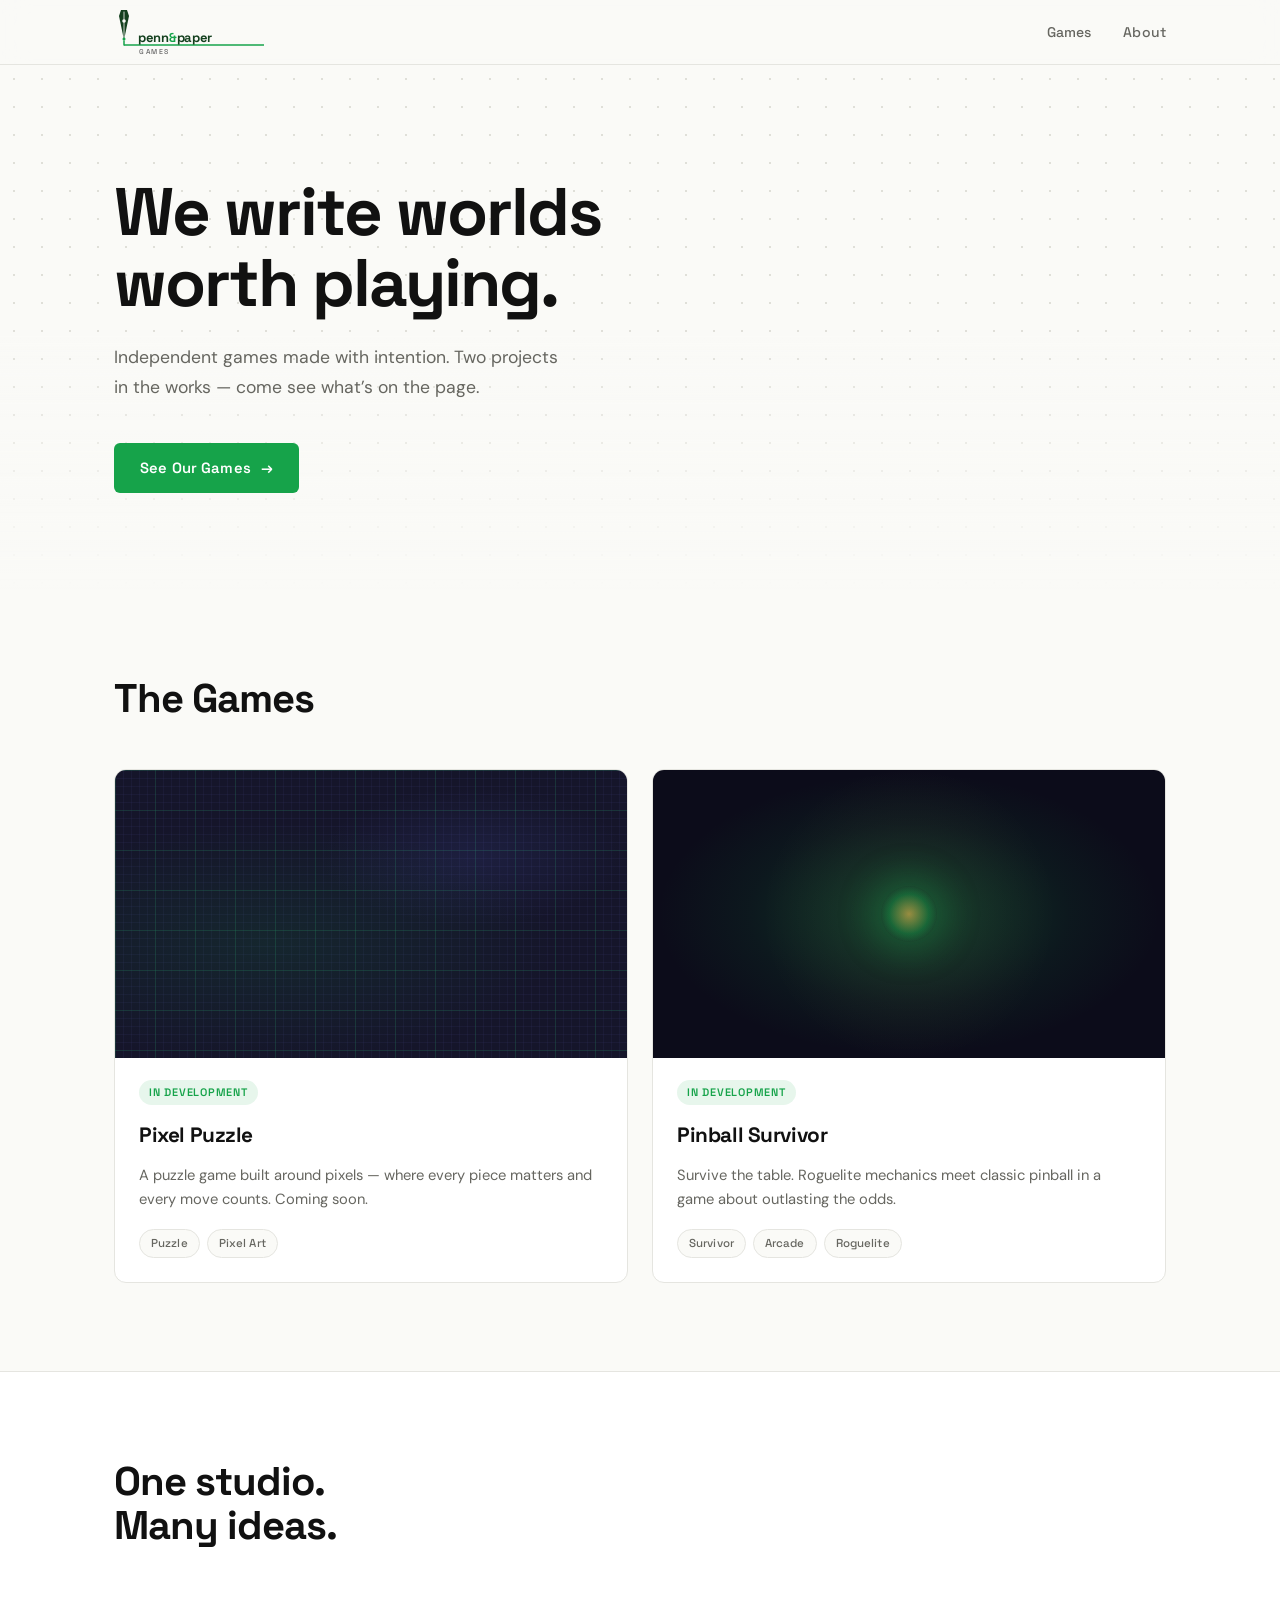
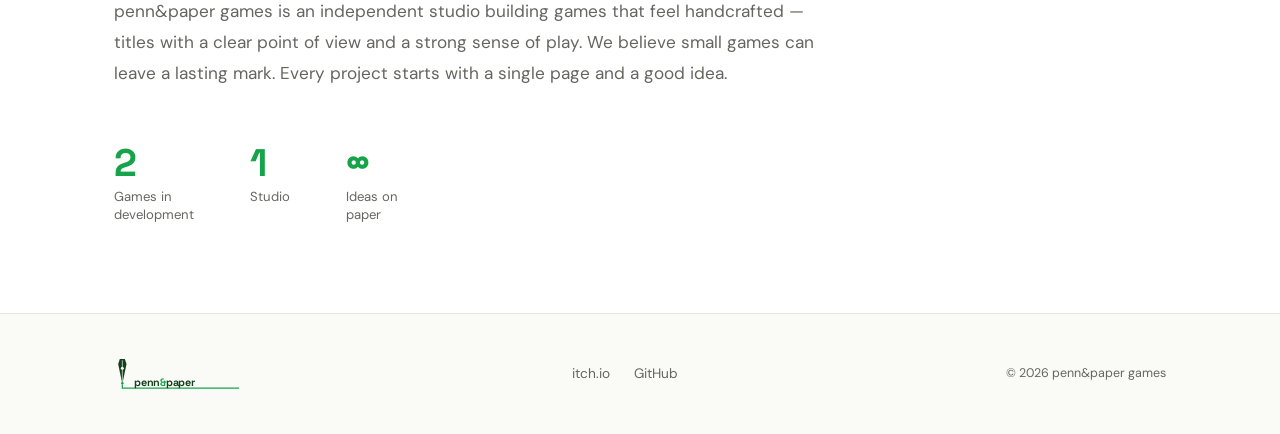
==== index.html @ ff4af595 "Initial site — penn&paper games portfolio Full single-page site with nib SVG logo, games showcase, a" ====
<!DOCTYPE html>
<html lang="en">
<head>
  <meta charset="UTF-8" />
  <meta name="viewport" content="width=device-width, initial-scale=1.0" />
  <title>penn&amp;paper games</title>
  <meta name="description" content="Independent games made with intention. penn&amp;paper games is a solo indie studio." />
  <meta name="theme-color" content="#FAFAF7" />

  <!-- Open Graph -->
  <meta property="og:title" content="penn&amp;paper games" />
  <meta property="og:description" content="We write worlds worth playing." />
  <meta property="og:type" content="website" />
  <meta property="og:url" content="https://penn-paper.com" />

  <!-- Favicon -->
  <link rel="icon" type="image/svg+xml" href="assets/favicon.svg" />

  <!-- Fonts -->
  <link rel="preconnect" href="https://fonts.googleapis.com" />
  <link rel="preconnect" href="https://fonts.gstatic.com" crossorigin />
  <link
    href="https://fonts.googleapis.com/css2?family=Space+Grotesk:wght@400;500;700&family=DM+Sans:ital,opsz,wght@0,9..40,400;0,9..40,500;1,9..40,400&family=Space+Mono&display=swap"
    rel="stylesheet"
  />

  <!-- Styles -->
  <link rel="stylesheet" href="css/style.css" />
</head>
<body>

  <!-- ========== HEADER ========== -->
  <header class="header" id="top">
    <div class="container header__inner">

      <a href="#top" class="logo" aria-label="penn&amp;paper games — home">
        <svg xmlns="http://www.w3.org/2000/svg" viewBox="0 0 156 48" width="156" height="48" aria-hidden="true" focusable="false">
          <path d="M 5,8 L 7,2 L 13,2 L 15,8 L 10,32 Z" fill="#14401E"/>
          <line x1="10" y1="4" x2="10" y2="29" stroke="#FAFAF7" stroke-width="0.8" stroke-linecap="round"/>
          <circle cx="10" cy="13" r="1.8" fill="#FAFAF7"/>
          <circle cx="10" cy="31" r="1.5" fill="#16A34A"/>
          <line x1="10" y1="33" x2="10" y2="37" stroke="#16A34A" stroke-width="1.5" stroke-linecap="round"/>
          <line x1="10" y1="37" x2="150" y2="37" stroke="#16A34A" stroke-width="1.5"/>
          <text y="34" font-family="Space Grotesk, sans-serif" font-weight="700" font-size="13" fill="#14401E" letter-spacing="-0.3">
            <tspan x="24">penn</tspan><tspan fill="#16A34A">&amp;</tspan><tspan fill="#14401E">paper</tspan>
          </text>
          <text x="25" y="46" font-family="Space Grotesk, sans-serif" font-weight="500" font-size="7" fill="#666666" letter-spacing="1.5">GAMES</text>
        </svg>
      </a>

      <nav class="nav" aria-label="Main navigation">
        <a href="#games" class="nav__link">Games</a>
        <a href="#about" class="nav__link">About</a>
      </nav>

    </div>
  </header>


  <!-- ========== HERO ========== -->
  <section class="hero" aria-labelledby="hero-headline">
    <div class="hero__dots" aria-hidden="true"></div>

    <div class="container hero__inner">
      <div class="hero__content fade-in">
        <h1 class="hero__headline" id="hero-headline">
          We write worlds<br />worth playing.
        </h1>
        <p class="hero__sub">
          Independent games made with intention. Two projects in the
          works&nbsp;&mdash; come see what&rsquo;s on the page.
        </p>
        <a href="#games" class="btn">
          See Our Games
          <span class="btn__arrow" aria-hidden="true">&#8594;</span>
        </a>
      </div>
    </div>
  </section>


  <!-- ========== GAMES SHOWCASE ========== -->
  <section class="games section" id="games" aria-labelledby="games-heading">
    <div class="container">

      <h2 class="section__title fade-in" id="games-heading">The Games</h2>

      <div class="games__grid">

        <!-- Card: Pixel Puzzle -->
        <article class="game-card fade-in" aria-label="Pixel Puzzle — game in development">
          <div class="game-card__art game-card__art--pixel" role="img" aria-label="Pixel Puzzle placeholder artwork"></div>
          <div class="game-card__body">
            <div class="game-card__meta">
              <span class="badge">In Development</span>
            </div>
            <h3 class="game-card__title">Pixel Puzzle</h3>
            <p class="game-card__desc">
              A puzzle game built around pixels&nbsp;&mdash; where every piece
              matters and every move counts. Coming soon.
            </p>
            <div class="tags">
              <span class="tag">Puzzle</span>
              <span class="tag">Pixel Art</span>
            </div>
          </div>
        </article>

        <!-- Card: Pinball Survivor -->
        <article class="game-card fade-in" aria-label="Pinball Survivor — game in development">
          <div class="game-card__art game-card__art--pinball" role="img" aria-label="Pinball Survivor placeholder artwork"></div>
          <div class="game-card__body">
            <div class="game-card__meta">
              <span class="badge">In Development</span>
            </div>
            <h3 class="game-card__title">Pinball Survivor</h3>
            <p class="game-card__desc">
              Survive the table. Roguelite mechanics meet classic pinball in a
              game about outlasting the odds.
            </p>
            <div class="tags">
              <span class="tag">Survivor</span>
              <span class="tag">Arcade</span>
              <span class="tag">Roguelite</span>
            </div>
          </div>
        </article>

      </div>
    </div>
  </section>


  <!-- ========== ABOUT ========== -->
  <section class="about section" id="about" aria-labelledby="about-heading">
    <div class="container">
      <div class="about__inner fade-in">

        <h2 class="section__title" id="about-heading">
          One studio.<br />Many ideas.
        </h2>

        <p class="about__body">
          penn&amp;paper games is an independent studio building games that
          feel handcrafted&nbsp;&mdash; titles with a clear point of view and a
          strong sense of play. We believe small games can leave a lasting mark.
          Every project starts with a single page and a good idea.
        </p>

        <div class="stats" role="list" aria-label="Studio facts">
          <div class="stat" role="listitem">
            <span class="stat__num">2</span>
            <span class="stat__label">Games in<br />development</span>
          </div>
          <div class="stat" role="listitem">
            <span class="stat__num">1</span>
            <span class="stat__label">Studio</span>
          </div>
          <div class="stat" role="listitem">
            <span class="stat__num">&#8734;</span>
            <span class="stat__label">Ideas on<br />paper</span>
          </div>
        </div>

      </div>
    </div>
  </section>


  <!-- ========== FOOTER ========== -->
  <footer class="footer" aria-label="Site footer">
    <div class="container footer__inner">

      <a href="#top" class="logo" aria-label="penn&amp;paper games — back to top">
        <svg xmlns="http://www.w3.org/2000/svg" viewBox="0 0 156 40" width="130" height="40" aria-hidden="true" focusable="false">
          <path d="M 5,8 L 7,2 L 13,2 L 15,8 L 10,32 Z" fill="#14401E"/>
          <line x1="10" y1="4" x2="10" y2="29" stroke="#FAFAF7" stroke-width="0.8" stroke-linecap="round"/>
          <circle cx="10" cy="13" r="1.8" fill="#FAFAF7"/>
          <circle cx="10" cy="31" r="1.5" fill="#16A34A"/>
          <line x1="10" y1="33" x2="10" y2="37" stroke="#16A34A" stroke-width="1.5" stroke-linecap="round"/>
          <line x1="10" y1="37" x2="150" y2="37" stroke="#16A34A" stroke-width="1.5"/>
          <text y="34" font-family="Space Grotesk, sans-serif" font-weight="700" font-size="13" fill="#14401E" letter-spacing="-0.3">
            <tspan x="24">penn</tspan><tspan fill="#16A34A">&amp;</tspan><tspan fill="#14401E">paper</tspan>
          </text>
        </svg>
      </a>

      <nav class="footer__links" aria-label="External links">
        <a href="#" class="footer__link" aria-label="penn&amp;paper games on itch.io (coming soon)">itch.io</a>
        <a href="#" class="footer__link" aria-label="penn&amp;paper games on GitHub (coming soon)">GitHub</a>
      </nav>

      <p class="footer__copy">&copy; 2026 penn&amp;paper games</p>

    </div>
  </footer>


  <script src="js/main.js"></script>
</body>
</html>
---- css/style.css ----
/* ==========================================
   DESIGN TOKENS
   ========================================== */
:root {
  --bg:             #FAFAF7;
  --surface:        #FFFFFF;
  --text-primary:   #111111;
  --text-secondary: #666660;
  --accent:         #16A34A;
  --accent-dark:    #14401E;
  --border:         #E5E5E0;

  --font-display: 'Space Grotesk', sans-serif;
  --font-body:    'DM Sans', sans-serif;
  --font-mono:    'Space Mono', monospace;

  --radius:     12px;
  --radius-sm:   6px;
  --max-width: 1100px;
  --section-pad: 88px;
}

/* ==========================================
   RESET & BASE
   ========================================== */
*, *::before, *::after {
  box-sizing: border-box;
  margin: 0;
  padding: 0;
}

html {
  scroll-behavior: smooth;
  font-size: 16px;
}

body {
  background: var(--bg);
  color: var(--text-primary);
  font-family: var(--font-body);
  line-height: 1.6;
  -webkit-font-smoothing: antialiased;
  -moz-osx-font-smoothing: grayscale;
}

a {
  color: inherit;
  text-decoration: none;
}

img {
  display: block;
  max-width: 100%;
}

/* ==========================================
   LAYOUT
   ========================================== */
.container {
  max-width: var(--max-width);
  margin: 0 auto;
  padding: 0 24px;
}

.section {
  padding: var(--section-pad) 0;
}

/* ==========================================
   HEADER
   ========================================== */
.header {
  position: sticky;
  top: 0;
  z-index: 100;
  background: rgba(250, 250, 247, 0.85);
  backdrop-filter: blur(14px);
  -webkit-backdrop-filter: blur(14px);
  border-bottom: 1px solid var(--border);
}

.header__inner {
  display: flex;
  align-items: center;
  justify-content: space-between;
  height: 64px;
}

/* ==========================================
   LOGO
   ========================================== */
.logo {
  display: inline-flex;
  align-items: center;
  transition: opacity 0.2s;
}

.logo:hover {
  opacity: 0.75;
}

.logo svg {
  display: block;
}

/* ==========================================
   NAV
   ========================================== */
.nav {
  display: flex;
  align-items: center;
  gap: 32px;
}

.nav__link {
  font-family: var(--font-display);
  font-weight: 500;
  font-size: 0.875rem;
  color: var(--text-secondary);
  letter-spacing: 0.01em;
  transition: color 0.18s;
}

.nav__link:hover {
  color: var(--text-primary);
}

/* ==========================================
   HERO
   ========================================== */
.hero {
  position: relative;
  padding: 112px 0 96px;
  overflow: hidden;
}

.hero__dots {
  position: absolute;
  inset: 0;
  background-image: radial-gradient(circle, #cac9c0 1px, transparent 1px);
  background-size: 28px 28px;
  opacity: 0.55;
  pointer-events: none;
  z-index: 0;
}

/* Fade dots toward bottom */
.hero__dots::after {
  content: '';
  position: absolute;
  inset: 0;
  background: linear-gradient(to bottom, transparent 50%, var(--bg) 100%);
}

.hero__inner {
  position: relative;
  z-index: 1;
}

.hero__content {
  max-width: 660px;
}

.hero__headline {
  font-family: var(--font-display);
  font-weight: 700;
  font-size: clamp(2.6rem, 5.5vw, 4.2rem);
  line-height: 1.06;
  letter-spacing: -0.03em;
  margin-bottom: 24px;
}

.hero__sub {
  font-size: 1.1rem;
  color: var(--text-secondary);
  line-height: 1.7;
  margin-bottom: 40px;
  max-width: 460px;
}

/* ==========================================
   BUTTON
   ========================================== */
.btn {
  display: inline-flex;
  align-items: center;
  gap: 10px;
  background: var(--accent);
  color: #fff;
  font-family: var(--font-display);
  font-weight: 600;
  font-size: 0.925rem;
  padding: 13px 26px;
  border-radius: var(--radius-sm);
  letter-spacing: 0.01em;
  transition: background 0.18s, transform 0.15s;
  white-space: nowrap;
}

.btn:hover {
  background: var(--accent-dark);
  transform: translateY(-1px);
}

.btn__arrow {
  display: inline-block;
  transition: transform 0.18s;
}

.btn:hover .btn__arrow {
  transform: translateX(3px);
}

/* ==========================================
   SECTION HEADING
   ========================================== */
.section__title {
  font-family: var(--font-display);
  font-weight: 700;
  font-size: clamp(1.8rem, 3.5vw, 2.5rem);
  line-height: 1.1;
  letter-spacing: -0.025em;
  margin-bottom: 48px;
}

/* ==========================================
   GAMES SECTION
   ========================================== */
.games {
  background: var(--bg);
}

.games__grid {
  display: grid;
  grid-template-columns: repeat(2, 1fr);
  gap: 24px;
}

@media (max-width: 680px) {
  .games__grid {
    grid-template-columns: 1fr;
  }
}

/* ==========================================
   GAME CARD
   ========================================== */
.game-card {
  background: var(--surface);
  border: 1px solid var(--border);
  border-radius: var(--radius);
  overflow: hidden;
  transition: transform 0.22s ease, box-shadow 0.22s ease;
}

.game-card:hover {
  transform: translateY(-5px);
  box-shadow: 0 16px 40px rgba(0, 0, 0, 0.07);
}

/* ---- Placeholder art ---- */
.game-card__art {
  width: 100%;
  aspect-ratio: 16 / 9;
  position: relative;
  overflow: hidden;
}

/* Pixel Puzzle: dark grid with subtle green lines */
.game-card__art--pixel {
  background-color: #15152a;
  background-image:
    linear-gradient(rgba(22, 163, 74, 0.18) 1px, transparent 1px),
    linear-gradient(90deg, rgba(22, 163, 74, 0.18) 1px, transparent 1px),
    linear-gradient(rgba(100, 100, 180, 0.08) 1px, transparent 1px),
    linear-gradient(90deg, rgba(100, 100, 180, 0.08) 1px, transparent 1px);
  background-size: 40px 40px, 40px 40px, 8px 8px, 8px 8px;
}

/* Small highlight squares scattered in the pixel grid */
.game-card__art--pixel::before {
  content: '';
  position: absolute;
  inset: 0;
  background-image:
    radial-gradient(ellipse 80% 60% at 30% 60%, rgba(22, 163, 74, 0.12) 0%, transparent 70%),
    radial-gradient(ellipse 50% 40% at 70% 30%, rgba(100, 120, 255, 0.1) 0%, transparent 60%);
}

/* Pinball Survivor: dark with glowing orb */
.game-card__art--pinball {
  background-color: #0c0c1a;
  background-image:
    radial-gradient(ellipse 70% 70% at 50% 50%, rgba(22, 163, 74, 0.3) 0%, rgba(22, 163, 74, 0.08) 45%, transparent 70%),
    radial-gradient(circle at 50% 50%, rgba(255, 210, 120, 0.08) 0%, transparent 50%);
}

.game-card__art--pinball::before {
  content: '';
  position: absolute;
  left: 50%;
  top: 50%;
  transform: translate(-50%, -50%);
  width: 56px;
  height: 56px;
  border-radius: 50%;
  background: radial-gradient(circle, rgba(255, 200, 80, 0.55) 0%, rgba(22, 163, 74, 0.4) 50%, transparent 80%);
  box-shadow: 0 0 32px 12px rgba(22, 163, 74, 0.25);
}

/* ---- Card body ---- */
.game-card__body {
  padding: 22px 24px 24px;
}

.game-card__meta {
  display: flex;
  align-items: center;
  gap: 10px;
  margin-bottom: 14px;
}

.game-card__title {
  font-family: var(--font-display);
  font-weight: 700;
  font-size: 1.3rem;
  letter-spacing: -0.02em;
  margin-bottom: 10px;
}

.game-card__desc {
  font-size: 0.92rem;
  color: var(--text-secondary);
  line-height: 1.65;
  margin-bottom: 18px;
}

/* ==========================================
   BADGE
   ========================================== */
.badge {
  display: inline-block;
  font-family: var(--font-display);
  font-size: 0.68rem;
  font-weight: 600;
  letter-spacing: 0.07em;
  text-transform: uppercase;
  color: var(--accent);
  background: rgba(22, 163, 74, 0.1);
  padding: 4px 10px;
  border-radius: 100px;
}

/* ==========================================
   TAGS
   ========================================== */
.tags {
  display: flex;
  flex-wrap: wrap;
  gap: 7px;
}

.tag {
  font-family: var(--font-display);
  font-size: 0.72rem;
  font-weight: 500;
  color: var(--text-secondary);
  background: var(--bg);
  border: 1px solid var(--border);
  padding: 4px 11px;
  border-radius: 100px;
  letter-spacing: 0.01em;
}

/* ==========================================
   ABOUT SECTION
   ========================================== */
.about {
  background: var(--surface);
  border-top: 1px solid var(--border);
  border-bottom: 1px solid var(--border);
}

.about__inner {
  max-width: 700px;
}

.about__body {
  font-size: 1.075rem;
  color: var(--text-secondary);
  line-height: 1.8;
  margin-bottom: 56px;
}

/* ==========================================
   STATS STRIP
   ========================================== */
.stats {
  display: flex;
  gap: 56px;
}

@media (max-width: 480px) {
  .stats {
    gap: 36px;
  }
}

.stat__num {
  display: block;
  font-family: var(--font-display);
  font-weight: 700;
  font-size: 2.4rem;
  letter-spacing: -0.04em;
  color: var(--accent);
  line-height: 1;
  margin-bottom: 5px;
}

.stat__label {
  display: block;
  font-size: 0.82rem;
  color: var(--text-secondary);
  line-height: 1.4;
}

/* ==========================================
   FOOTER
   ========================================== */
.footer {
  padding: 40px 0;
}

.footer__inner {
  display: flex;
  align-items: center;
  justify-content: space-between;
  flex-wrap: wrap;
  gap: 16px;
}

.footer__links {
  display: flex;
  gap: 24px;
}

.footer__link {
  font-size: 0.855rem;
  color: var(--text-secondary);
  transition: color 0.18s;
}

.footer__link:hover {
  color: var(--text-primary);
}

.footer__copy {
  font-size: 0.78rem;
  color: var(--text-secondary);
}

/* ==========================================
   SCROLL FADE-IN
   ========================================== */
.fade-in {
  opacity: 0;
  transform: translateY(22px);
  transition: opacity 0.55s ease, transform 0.55s ease;
}

.fade-in.visible {
  opacity: 1;
  transform: translateY(0);
}

/* ==========================================
   RESPONSIVE TWEAKS
   ========================================== */
@media (max-width: 480px) {
  .hero {
    padding: 80px 0 72px;
  }

  .footer__inner {
    flex-direction: column;
    align-items: flex-start;
  }
}
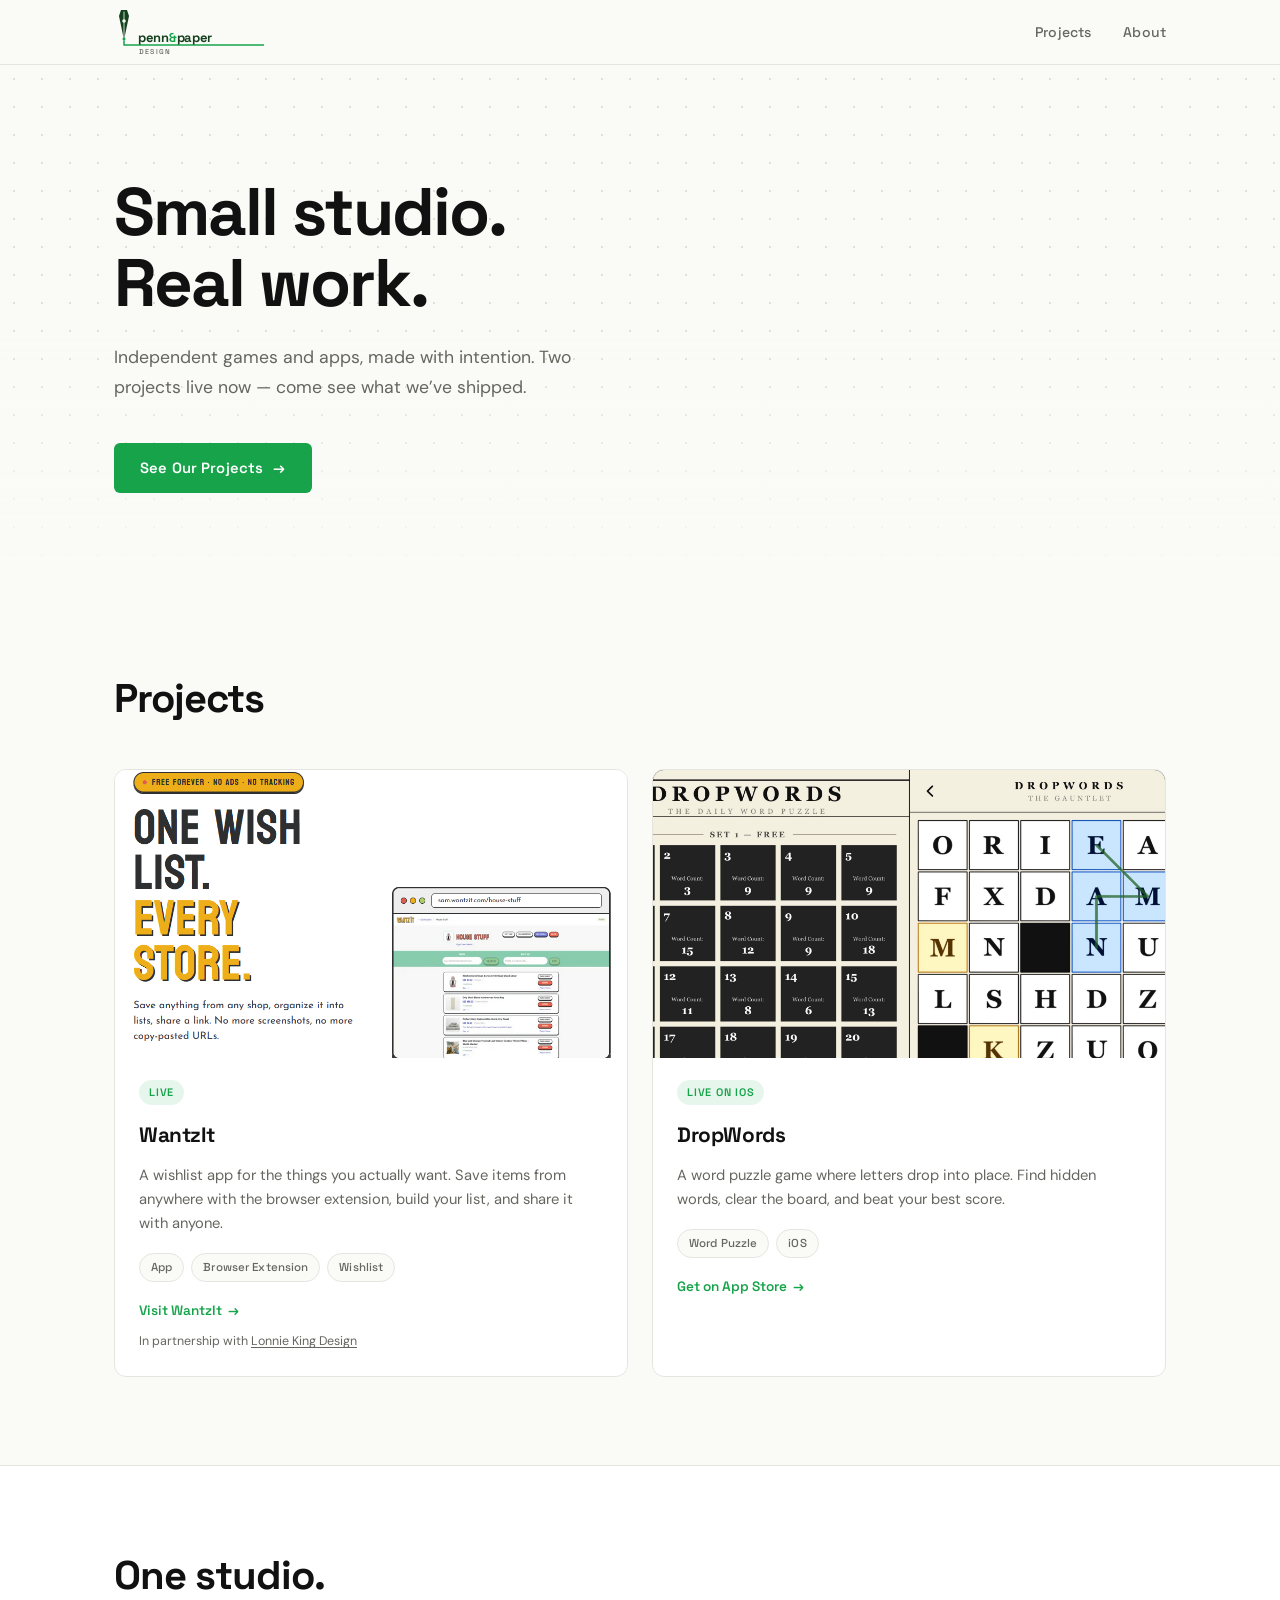
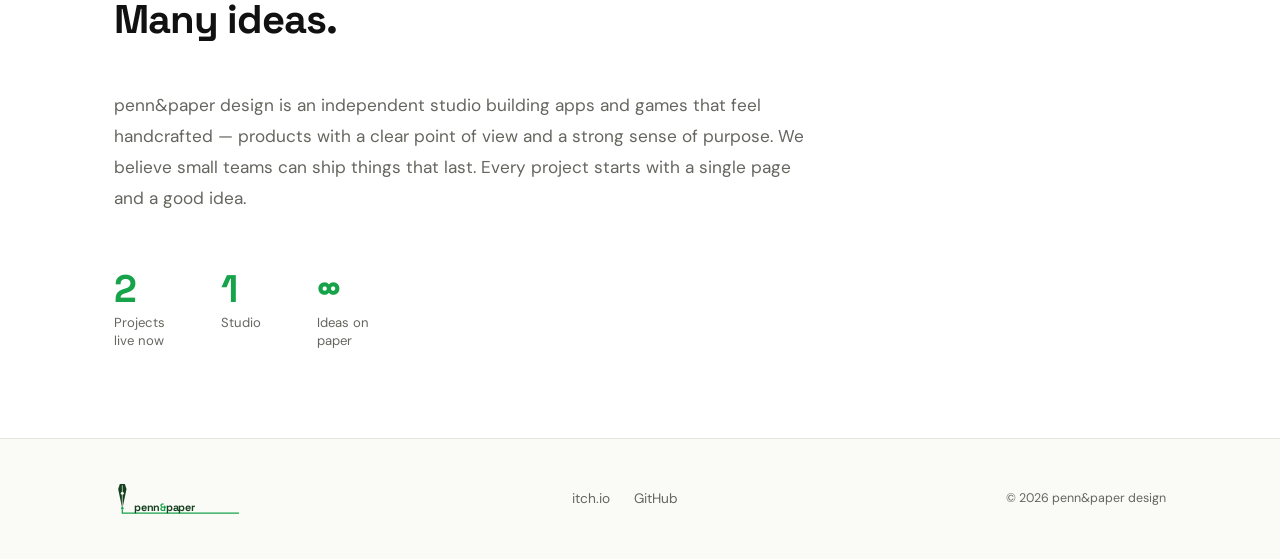
==== commit e3fbc629: "Rebrand to penn&paper design, swap in WantzIt and DropWords projects - Rename studio from penn&paper" ====
--- a/index.html
+++ b/index.html
@@ -3,13 +3,13 @@
 <head>
   <meta charset="UTF-8" />
   <meta name="viewport" content="width=device-width, initial-scale=1.0" />
-  <title>penn&amp;paper games</title>
-  <meta name="description" content="Independent games made with intention. penn&amp;paper games is a solo indie studio." />
+  <title>penn&amp;paper design</title>
+  <meta name="description" content="Apps and games made with intention. penn&amp;paper design is a solo indie studio." />
   <meta name="theme-color" content="#FAFAF7" />
 
   <!-- Open Graph -->
-  <meta property="og:title" content="penn&amp;paper games" />
-  <meta property="og:description" content="We write worlds worth playing." />
+  <meta property="og:title" content="penn&amp;paper design" />
+  <meta property="og:description" content="Small studio. Real work." />
   <meta property="og:type" content="website" />
   <meta property="og:url" content="https://penn-paper.com" />
 
@@ -33,7 +33,7 @@
   <header class="header" id="top">
     <div class="container header__inner">
 
-      <a href="#top" class="logo" aria-label="penn&amp;paper games — home">
+      <a href="#top" class="logo" aria-label="penn&amp;paper design — home">
         <svg xmlns="http://www.w3.org/2000/svg" viewBox="0 0 156 48" width="156" height="48" aria-hidden="true" focusable="false">
           <path d="M 5,8 L 7,2 L 13,2 L 15,8 L 10,32 Z" fill="#14401E"/>
           <line x1="10" y1="4" x2="10" y2="29" stroke="#FAFAF7" stroke-width="0.8" stroke-linecap="round"/>
@@ -44,12 +44,12 @@
           <text y="34" font-family="Space Grotesk, sans-serif" font-weight="700" font-size="13" fill="#14401E" letter-spacing="-0.3">
             <tspan x="24">penn</tspan><tspan fill="#16A34A">&amp;</tspan><tspan fill="#14401E">paper</tspan>
           </text>
-          <text x="25" y="46" font-family="Space Grotesk, sans-serif" font-weight="500" font-size="7" fill="#666666" letter-spacing="1.5">GAMES</text>
+          <text x="25" y="46" font-family="Space Grotesk, sans-serif" font-weight="500" font-size="7" fill="#666666" letter-spacing="1.2">DESIGN</text>
         </svg>
       </a>
 
       <nav class="nav" aria-label="Main navigation">
-        <a href="#games" class="nav__link">Games</a>
+        <a href="#projects" class="nav__link">Projects</a>
         <a href="#about" class="nav__link">About</a>
       </nav>
 
@@ -64,14 +64,14 @@
     <div class="container hero__inner">
       <div class="hero__content fade-in">
         <h1 class="hero__headline" id="hero-headline">
-          We write worlds<br />worth playing.
+          Small studio.<br />Real work.
         </h1>
         <p class="hero__sub">
-          Independent games made with intention. Two projects in the
-          works&nbsp;&mdash; come see what&rsquo;s on the page.
+          Independent games and apps, made with intention. Two projects
+          live now&nbsp;&mdash; come see what we&rsquo;ve shipped.
         </p>
-        <a href="#games" class="btn">
-          See Our Games
+        <a href="#projects" class="btn">
+          See Our Projects
           <span class="btn__arrow" aria-hidden="true">&#8594;</span>
         </a>
       </div>
@@ -80,49 +80,61 @@
 
 
   <!-- ========== GAMES SHOWCASE ========== -->
-  <section class="games section" id="games" aria-labelledby="games-heading">
+  <section class="projects section" id="projects" aria-labelledby="projects-heading">
     <div class="container">
 
-      <h2 class="section__title fade-in" id="games-heading">The Games</h2>
-
-      <div class="games__grid">
-
-        <!-- Card: Pixel Puzzle -->
-        <article class="game-card fade-in" aria-label="Pixel Puzzle — game in development">
-          <div class="game-card__art game-card__art--pixel" role="img" aria-label="Pixel Puzzle placeholder artwork"></div>
+      <h2 class="section__title fade-in" id="projects-heading">Projects</h2>
+
+      <div class="projects__grid">
+
+        <!-- Card: WantzIt -->
+        <article class="game-card fade-in" aria-label="WantzIt — wishlist app">
+          <div class="game-card__art game-card__art--wantzit">
+            <img src="assets/wantzitscreenshot.png" alt="WantzIt app screenshot" />
+          </div>
           <div class="game-card__body">
             <div class="game-card__meta">
-              <span class="badge">In Development</span>
-            </div>
-            <h3 class="game-card__title">Pixel Puzzle</h3>
+              <span class="badge">Live</span>
+            </div>
+            <h3 class="game-card__title">WantzIt</h3>
             <p class="game-card__desc">
-              A puzzle game built around pixels&nbsp;&mdash; where every piece
-              matters and every move counts. Coming soon.
+              A wishlist app for the things you actually want. Save items from
+              anywhere with the browser extension, build your list, and share
+              it with anyone.
             </p>
             <div class="tags">
-              <span class="tag">Puzzle</span>
-              <span class="tag">Pixel Art</span>
-            </div>
+              <span class="tag">App</span>
+              <span class="tag">Browser Extension</span>
+              <span class="tag">Wishlist</span>
+            </div>
+            <a href="https://wantzit.com" class="card-link" target="_blank" rel="noopener noreferrer">
+              Visit WantzIt <span aria-hidden="true">&#8594;</span>
+            </a>
+            <p class="card-credit">In partnership with <a href="https://lking.co" target="_blank" rel="noopener noreferrer">Lonnie King Design</a></p>
           </div>
         </article>
 
-        <!-- Card: Pinball Survivor -->
-        <article class="game-card fade-in" aria-label="Pinball Survivor — game in development">
-          <div class="game-card__art game-card__art--pinball" role="img" aria-label="Pinball Survivor placeholder artwork"></div>
+        <!-- Card: DropWords -->
+        <article class="game-card fade-in" aria-label="DropWords — iOS word puzzle game">
+          <div class="game-card__art game-card__art--dropwords">
+            <img src="assets/dropwordsscreenshot.png" alt="DropWords game screenshot" />
+          </div>
           <div class="game-card__body">
             <div class="game-card__meta">
-              <span class="badge">In Development</span>
-            </div>
-            <h3 class="game-card__title">Pinball Survivor</h3>
+              <span class="badge">Live on iOS</span>
+            </div>
+            <h3 class="game-card__title">DropWords</h3>
             <p class="game-card__desc">
-              Survive the table. Roguelite mechanics meet classic pinball in a
-              game about outlasting the odds.
+              A word puzzle game where letters drop into place. Find hidden
+              words, clear the board, and beat your best score.
             </p>
             <div class="tags">
-              <span class="tag">Survivor</span>
-              <span class="tag">Arcade</span>
-              <span class="tag">Roguelite</span>
-            </div>
+              <span class="tag">Word Puzzle</span>
+              <span class="tag">iOS</span>
+            </div>
+            <a href="https://apps.apple.com/us/app/dropwords-word-puzzle/id6762101699" class="card-link" target="_blank" rel="noopener noreferrer">
+              Get on App Store <span aria-hidden="true">&#8594;</span>
+            </a>
           </div>
         </article>
 
@@ -141,16 +153,17 @@
         </h2>
 
         <p class="about__body">
-          penn&amp;paper games is an independent studio building games that
-          feel handcrafted&nbsp;&mdash; titles with a clear point of view and a
-          strong sense of play. We believe small games can leave a lasting mark.
-          Every project starts with a single page and a good idea.
+          penn&amp;paper design is an independent studio building apps and games
+          that feel handcrafted&nbsp;&mdash; products with a clear point of
+          view and a strong sense of purpose. We believe small teams can ship
+          things that last. Every project starts with a single page and a good
+          idea.
         </p>
 
         <div class="stats" role="list" aria-label="Studio facts">
           <div class="stat" role="listitem">
             <span class="stat__num">2</span>
-            <span class="stat__label">Games in<br />development</span>
+            <span class="stat__label">Projects<br />live now</span>
           </div>
           <div class="stat" role="listitem">
             <span class="stat__num">1</span>
@@ -171,7 +184,7 @@
   <footer class="footer" aria-label="Site footer">
     <div class="container footer__inner">
 
-      <a href="#top" class="logo" aria-label="penn&amp;paper games — back to top">
+      <a href="#top" class="logo" aria-label="penn&amp;paper design — back to top">
         <svg xmlns="http://www.w3.org/2000/svg" viewBox="0 0 156 40" width="130" height="40" aria-hidden="true" focusable="false">
           <path d="M 5,8 L 7,2 L 13,2 L 15,8 L 10,32 Z" fill="#14401E"/>
           <line x1="10" y1="4" x2="10" y2="29" stroke="#FAFAF7" stroke-width="0.8" stroke-linecap="round"/>
@@ -186,11 +199,11 @@
       </a>
 
       <nav class="footer__links" aria-label="External links">
-        <a href="#" class="footer__link" aria-label="penn&amp;paper games on itch.io (coming soon)">itch.io</a>
-        <a href="#" class="footer__link" aria-label="penn&amp;paper games on GitHub (coming soon)">GitHub</a>
+        <a href="#" class="footer__link" aria-label="penn&amp;paper design on itch.io (coming soon)">itch.io</a>
+        <a href="#" class="footer__link" aria-label="penn&amp;paper design on GitHub (coming soon)">GitHub</a>
       </nav>
 
-      <p class="footer__copy">&copy; 2026 penn&amp;paper games</p>
+      <p class="footer__copy">&copy; 2026 penn&amp;paper design</p>
 
     </div>
   </footer>
--- a/css/style.css
+++ b/css/style.css
@@ -224,20 +224,20 @@
 }
 
 /* ==========================================
-   GAMES SECTION
-   ========================================== */
-.games {
+   PROJECTS SECTION
+   ========================================== */
+.projects {
   background: var(--bg);
 }
 
-.games__grid {
+.projects__grid {
   display: grid;
   grid-template-columns: repeat(2, 1fr);
   gap: 24px;
 }
 
 @media (max-width: 680px) {
-  .games__grid {
+  .projects__grid {
     grid-template-columns: 1fr;
   }
 }
@@ -266,46 +266,30 @@
   overflow: hidden;
 }
 
-/* Pixel Puzzle: dark grid with subtle green lines */
-.game-card__art--pixel {
-  background-color: #15152a;
-  background-image:
-    linear-gradient(rgba(22, 163, 74, 0.18) 1px, transparent 1px),
-    linear-gradient(90deg, rgba(22, 163, 74, 0.18) 1px, transparent 1px),
-    linear-gradient(rgba(100, 100, 180, 0.08) 1px, transparent 1px),
-    linear-gradient(90deg, rgba(100, 100, 180, 0.08) 1px, transparent 1px);
-  background-size: 40px 40px, 40px 40px, 8px 8px, 8px 8px;
-}
-
-/* Small highlight squares scattered in the pixel grid */
-.game-card__art--pixel::before {
-  content: '';
-  position: absolute;
-  inset: 0;
-  background-image:
-    radial-gradient(ellipse 80% 60% at 30% 60%, rgba(22, 163, 74, 0.12) 0%, transparent 70%),
-    radial-gradient(ellipse 50% 40% at 70% 30%, rgba(100, 120, 255, 0.1) 0%, transparent 60%);
-}
-
-/* Pinball Survivor: dark with glowing orb */
-.game-card__art--pinball {
-  background-color: #0c0c1a;
-  background-image:
-    radial-gradient(ellipse 70% 70% at 50% 50%, rgba(22, 163, 74, 0.3) 0%, rgba(22, 163, 74, 0.08) 45%, transparent 70%),
-    radial-gradient(circle at 50% 50%, rgba(255, 210, 120, 0.08) 0%, transparent 50%);
-}
-
-.game-card__art--pinball::before {
-  content: '';
-  position: absolute;
-  left: 50%;
-  top: 50%;
-  transform: translate(-50%, -50%);
-  width: 56px;
-  height: 56px;
-  border-radius: 50%;
-  background: radial-gradient(circle, rgba(255, 200, 80, 0.55) 0%, rgba(22, 163, 74, 0.4) 50%, transparent 80%);
-  box-shadow: 0 0 32px 12px rgba(22, 163, 74, 0.25);
+/* WantzIt: real screenshot */
+.game-card__art--wantzit {
+  background: #eef7f1;
+}
+
+.game-card__art--wantzit img {
+  width: 100%;
+  height: 100%;
+  object-fit: cover;
+  object-position: top;
+  display: block;
+}
+
+/* DropWords: real screenshot */
+.game-card__art--dropwords {
+  background: #111827;
+}
+
+.game-card__art--dropwords img {
+  width: 100%;
+  height: 100%;
+  object-fit: cover;
+  object-position: top;
+  display: block;
 }
 
 /* ---- Card body ---- */
@@ -333,6 +317,40 @@
   color: var(--text-secondary);
   line-height: 1.65;
   margin-bottom: 18px;
+}
+
+.card-link {
+  display: inline-flex;
+  align-items: center;
+  gap: 6px;
+  font-family: var(--font-display);
+  font-size: 0.85rem;
+  font-weight: 600;
+  color: var(--accent);
+  margin-top: 18px;
+  transition: gap 0.18s, color 0.18s;
+}
+
+.card-link:hover {
+  gap: 10px;
+  color: var(--accent-dark);
+}
+
+.card-credit {
+  font-size: 0.78rem;
+  color: var(--text-secondary);
+  margin-top: 10px;
+}
+
+.card-credit a {
+  color: var(--text-secondary);
+  text-decoration: underline;
+  text-underline-offset: 2px;
+  transition: color 0.18s;
+}
+
+.card-credit a:hover {
+  color: var(--text-primary);
 }
 
 /* ==========================================
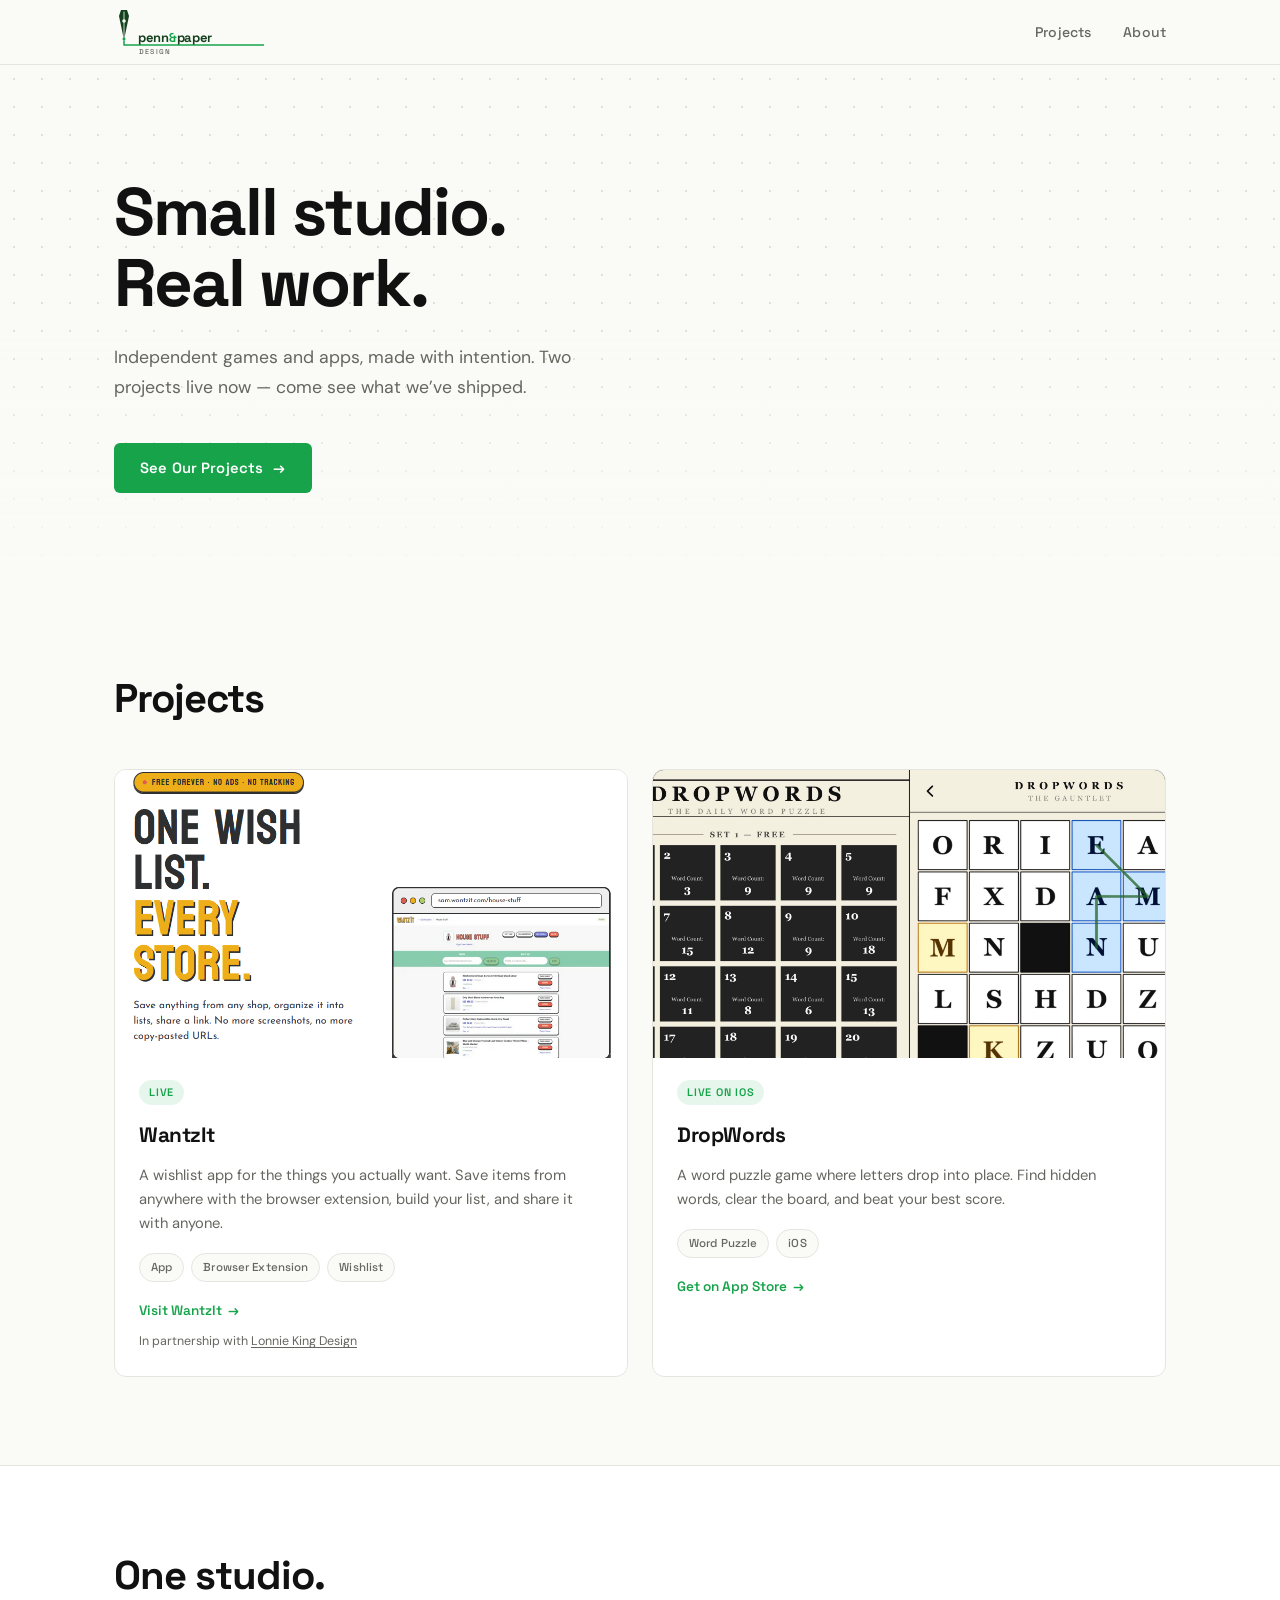
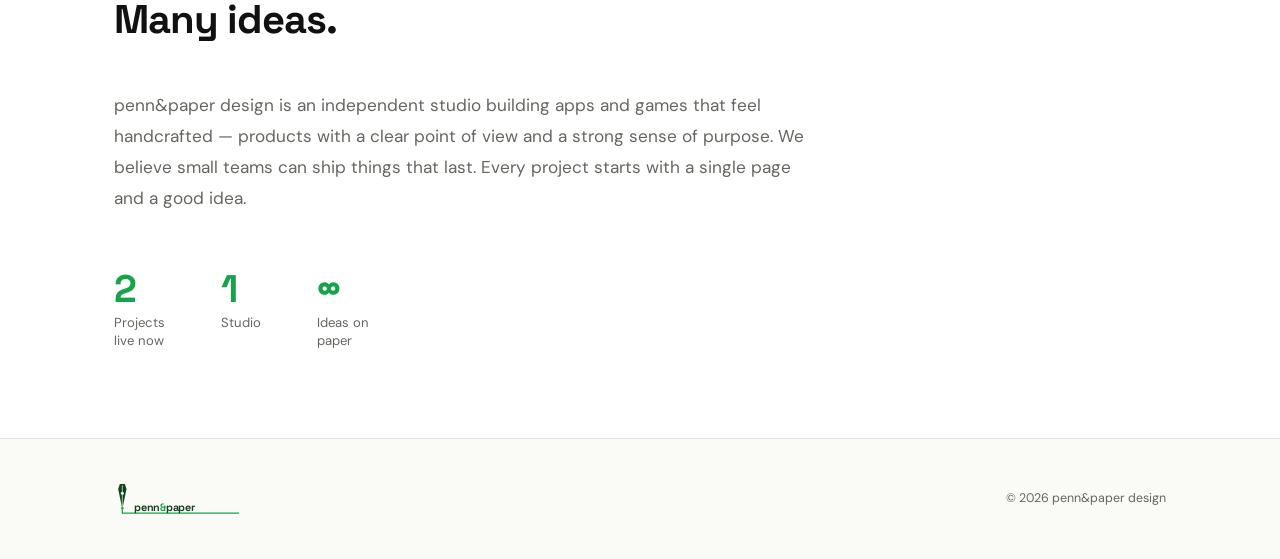
==== commit 66a7e3cb: "Remove placeholder itch.io and GitHub footer links" ====
--- a/index.html
+++ b/index.html
@@ -198,11 +198,6 @@
         </svg>
       </a>
 
-      <nav class="footer__links" aria-label="External links">
-        <a href="#" class="footer__link" aria-label="penn&amp;paper design on itch.io (coming soon)">itch.io</a>
-        <a href="#" class="footer__link" aria-label="penn&amp;paper design on GitHub (coming soon)">GitHub</a>
-      </nav>
-
       <p class="footer__copy">&copy; 2026 penn&amp;paper design</p>
 
     </div>
